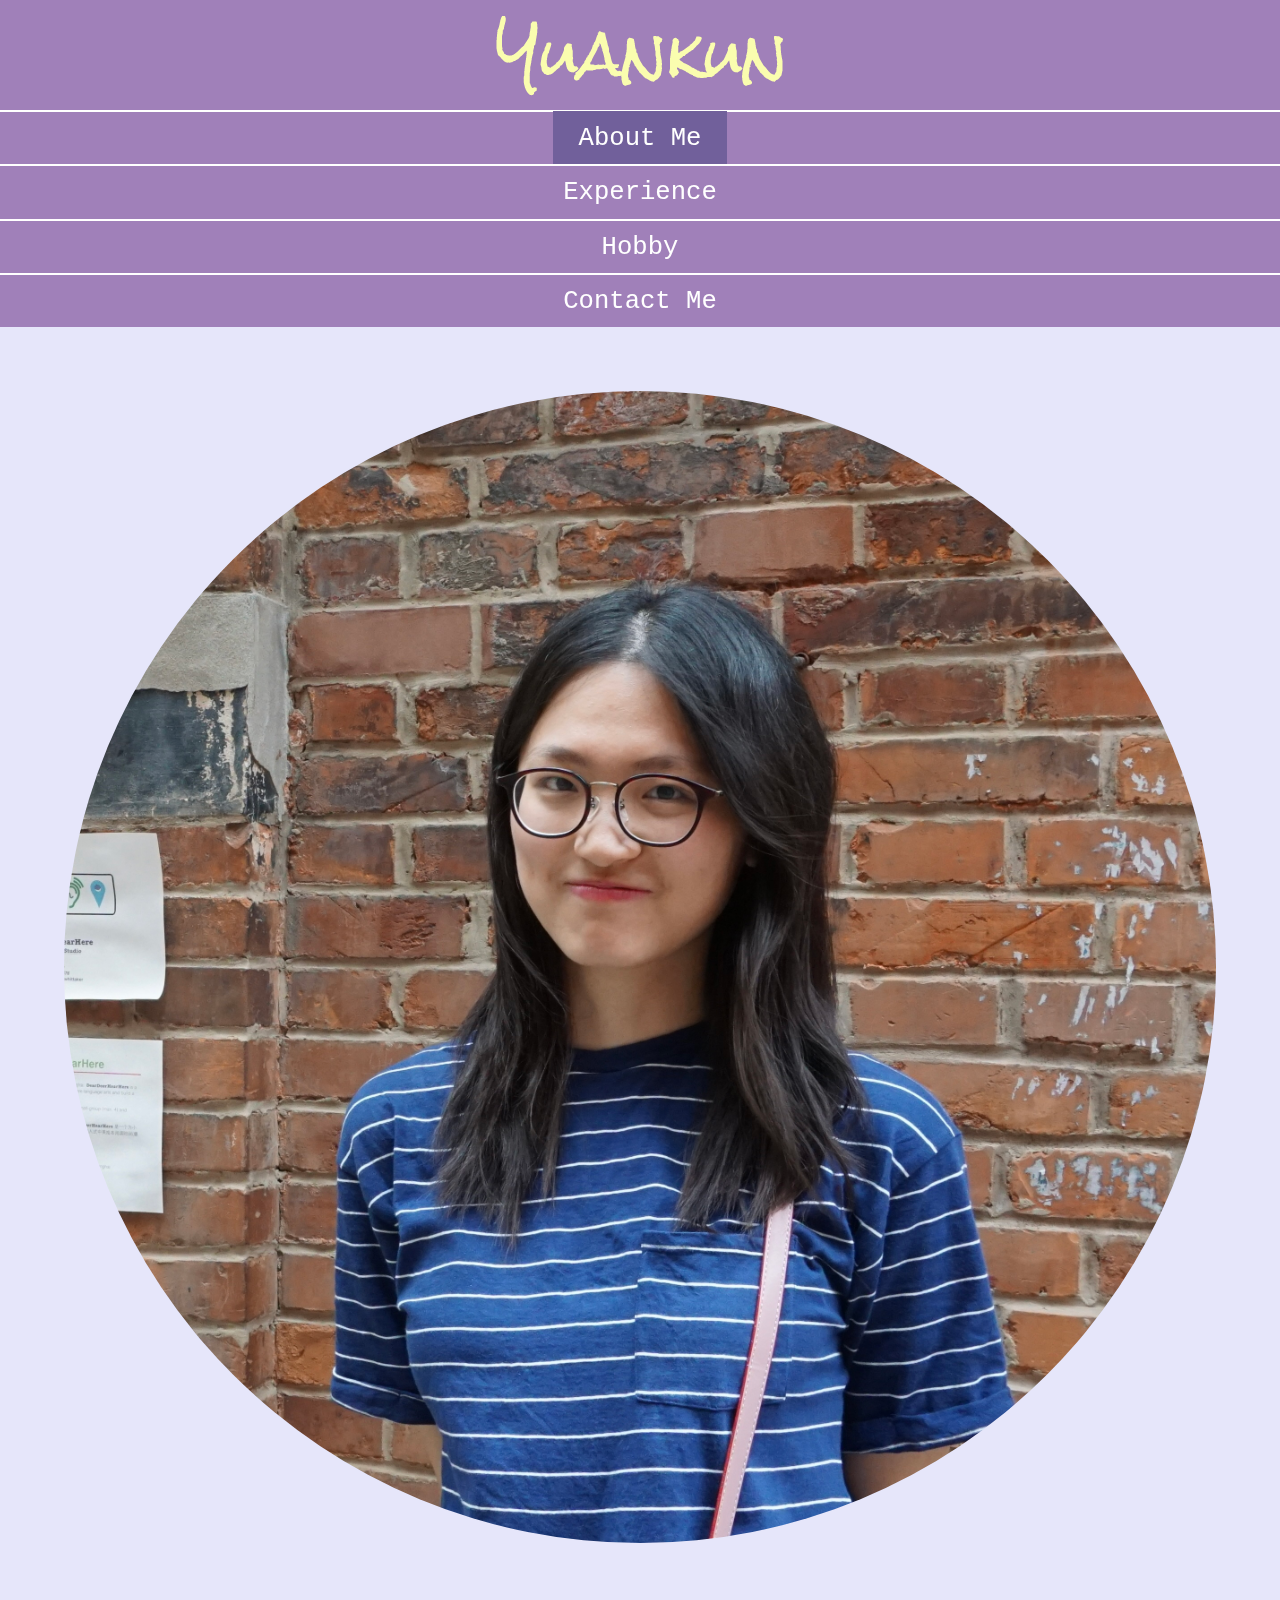
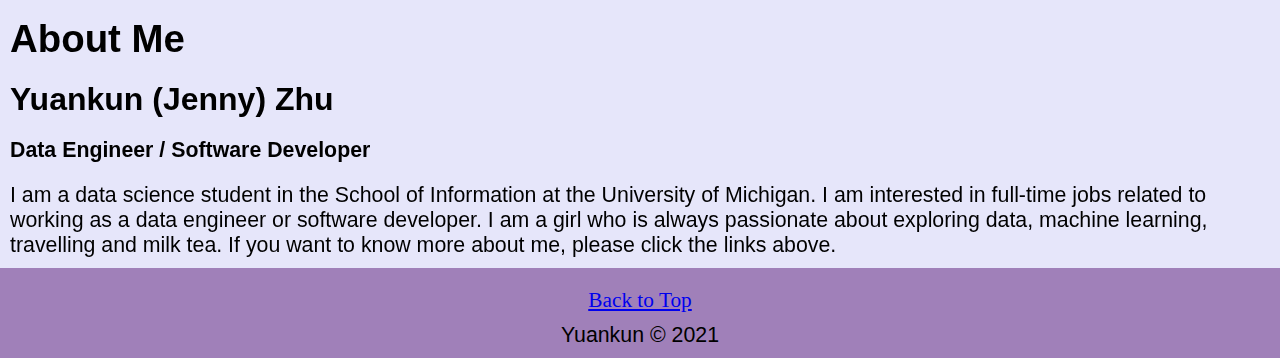
==== index.html @ 637f5f3f "Add files via upload" ====
<!DOCTYPE html>
<html lang="en">
<head>
	<meta charset="UTF-8">
	<meta name="viewport" content="width=device-width, initial-scale=1.0">
	<link rel="shortcut icon" type="image/png" href="imgs/logo_icon.png">
	<link rel="stylesheet" type="text/css" href="css/html5reset.css">
	<link rel="stylesheet" type="text/css" href="css/style.css">

	<title>About Me</title>
</head>

<body>
	<header>
		<!-- navigation bar-->
		<nav id="nav">
			<div class="logo">
				<img src="imgs/logo.png" alt="logo" id="logo">
			</div>
			<ul class="nav_links">
				<li><a class="active" href = "index.html">About Me</a></li>
				<li><a href = "experience.html">Experience</a></li>
				<li><a href = "hobby.html">Hobby</a></li>
				<li><a href = "contact.html">Contact Me</a></li>
			</ul>
		</nav>
	</header>

	<main class="container" id="main">
		<div class="allaboutme">
			<div class="profile">
				<img class="profile-picture" src="imgs/profile.jpg" alt="yuankun_profile" width="200">
			</div>
			<section class="aboutme">
				<h1>About Me</h1>
				<h2>Yuankun (Jenny) Zhu</h2>
				<h3>Data Engineer / Software Developer</h3>
			    <p>I am a data science student in the School of Information at the University of Michigan. I am interested in full-time jobs related to working as a data engineer or software developer. I am a girl who is always passionate about exploring data, machine learning, travelling and milk tea. If you want to know more about me, please click the links above. </p>
	        </section>	
		</div>
	</main>

	<footer>
		<a class="back" href="#nav">Back to Top</a>
		<p>Yuankun &copy; 2021</p>
	</footer>
</body>
</html>
---- css/style.css ----
header, footer{
	text-align: center;
	background-color: #a080b9;
	display: flex;
	flex-direction: column;
	justify-content: center;
	align-items: center;
}

body{
	margin: 0;
	padding: 0;
	font-size: 16pt; 
	font-family: "Raleway", sans-serif;
	/* background-image: url("../images/concrete_seamless.png"); */
}

/*navigation bar*/
.logo{
	margin: auto;
	padding: .4em;
	display: block;
}

.logo img{
	height: auto;
	max-width: 90%;
	display: block;
	margin-left: auto;
	margin-right: auto;
}

@-webkit-keyframes shake{
	10%, 90% {
		transform: translate3d(-2px, 0, 0);
	  }
	  
	  20%, 80% {
		transform: translate3d(4px, 0, 0);
	  }
	
	  30%, 50%, 70% {
		transform: translate3d(-8px, 0, 0);
	  }
	
	  40%, 60% {
		transform: translate3d(8px, 0, 0);
	  }
}

@keyframes shake{
	10%, 90% {
		transform: translate3d(-2px, 0, 0);
	  }
	  
	  20%, 80% {
		transform: translate3d(4px, 0, 0);
	  }
	
	  30%, 50%, 70% {
		transform: translate3d(-8px, 0, 0);
	  }
	
	  40%, 60% {
		transform: translate3d(8px, 0, 0);
	  }
}

.logo{
	-webkit-animation-duration: 5s;
	-webkit-animation-name: shake;
	animation-duration: 5s;
	animation-name: shake;
}

.nav_links{
	display: flex;
	flex-direction: column;
    justify-content: center;
    align-items: center;
}

nav{
	width: 100%;
}

nav ul{
	display: block;
	padding: 0;
	margin: 0;
	top: 0;
	position: -webkit-sticky; /* Safari */
	position: sticky;
	width: 100%;
}

nav ul li{
	padding: .5em;
	border-top: 2px solid white;
	line-height: 30px;
	width: 100%;
}

nav ul li a{
	text-decoration: none;
	color: white;
	font-size: 1.2em;
	font-family: 'Courier New', Courier, monospace;
	padding: .5em 1em;
	font-weight: lighter;
	width: 100%;
}

nav ul li a:hover{
	text-decoration: underline;
	transition: 0.8s;
	color: rebeccapurple;
	width: 100%;
}

.active{
	background-color: rgb(113, 96, 155);
	width: 100%;
}

/*Style the images*/
.profile-picture {
	border-radius: 50%;
	width: 90%;
	height: auto;
}

.profile{
	display: flex;
	justify-content: center;
	align-items: center;
	margin: 5% auto;
}

p, h1, h2, h3 {
    padding: 10px;
}

h1{
	display: inline-block;
	font-size: 1.8em; 
	font-weight: bold;
}

h2{
	font-size: 1.5em;
	font-weight: bold;
}

h3{
	font-weight: bold;
}

  /* My Experience Page */
.exp_container{
	display: grid;
	grid-template-columns: 1fr 5fr 1fr;
	grid-gap: 15px;
}

.opening{
	background-attachment: fixed;
	background-position: center; 
	background-color: darkblue;
    background-repeat: no-repeat;
    background-size: cover; 
    min-height: 400px;
    background-image: url("../imgs/background.jpg");
    grid-column: 1 / -1;
	grid-row: 1 / auto;
}

.edutitle{
	font-family: Bradley Hand, cursive;
	color: whitesmoke;
    font-weight: bold;
}
.opening p{
	align-self: center;
	justify-self: center;
	color: whitesmoke;
}

.middle{
	background-attachment: fixed;
	background-position: center;
	background-color: darkred; 
    background-repeat: no-repeat;
    background-size: cover; 
    min-height: 400px;
    background-image: url("../imgs/travel.JPG");
    grid-column: 1 / -1;
	grid-row: 3 / auto;
}

.middle p{
	padding: 30px;
    font-weight: bold;
    font-size: 50px;
    text-align: center;
    vertical-align: middle;
	font-family: Bradley Hand, cursive;
	color: whitesmoke;
}

.middle img{
	display: block;
	margin-left: auto;
	margin-right: auto;
	max-height: 150px;
}

.sjtu, .um{
	grid-column: 2 / span 1;
}

.sjtu-image, .um-image{
	grid-column: 1 / -1;
	/* height: 700px; */
}

.sjtu, .sjtu-image{
	grid-row: 2 / span 1;
}

.um, .um-image{
	grid-row: 4 / span 1;
}

.text{
	background-color: rgba(255, 255, 255, .75);
	border: 5px dotted #5c3d75;
	padding: 10px;
	align-self: center;
	justify-self: center;
	color: #5c3d75;
}

.sjtu-text h2{
	font-weight: bold;
	font-size: 30px;
	text-decoration: underline;
}

.um-text h2{
	font-weight: bold;
	font-size: 30px;
	text-decoration: underline;
}

  /* My Hobby Page */
.container{
	background-color: lavender;
	display: grid;	
	-webkit-grid-template-columns: 1fr;
	grid-template-columns: 1fr;
	grid-gap: 15px;
	/* margin: 10px 50px; */
}

.card-img:hover{
	transform: scale(1.05);
	-webkit-transform: scale(1.05);
	opacity: 0.6;
}

.contact-img:hover{
	transform: scale(1.05);
	-webkit-transform: scale(1.05);
	opacity: 0.6;
}

.card-img, .contact-img{
	transition: 0.4s;
	-webkit-transition: 0.4s;
}

div{
	position: relative;
	width: 100%;
}

.card-title{
	display: none;
	position: absolute;
	width: 100%;
	bottom: 5px;
	padding: 10px;
	background: rgba(255, 255, 255, 0.8);
}

div:hover .card-title{
	display: block;
	transform: scale(1.05)
}

#card0{
	-webkit-animation-duration: 5s;
	-webkit-animation-name: logo_wiggle;
	animation-duration: 5s;
	animation-name: logo_wiggle;
  }

  /* Contact Page */
.greeting{
	display: flex;
	flex-direction: column;
	justify-content: center;
	align-items: center;
}

.contacts{
	display: flex;
	flex-direction: row;
	justify-content: center;
	align-items: center;
}

.contacts p{
	font-weight: bold;
	font-family: Bradley Hand, cursive;
}

.back{
	display: flex;
	justify-content: center;
	align-items: center;
	padding-top: 20px;
	font-family: Bradley Hand, cursive;
}
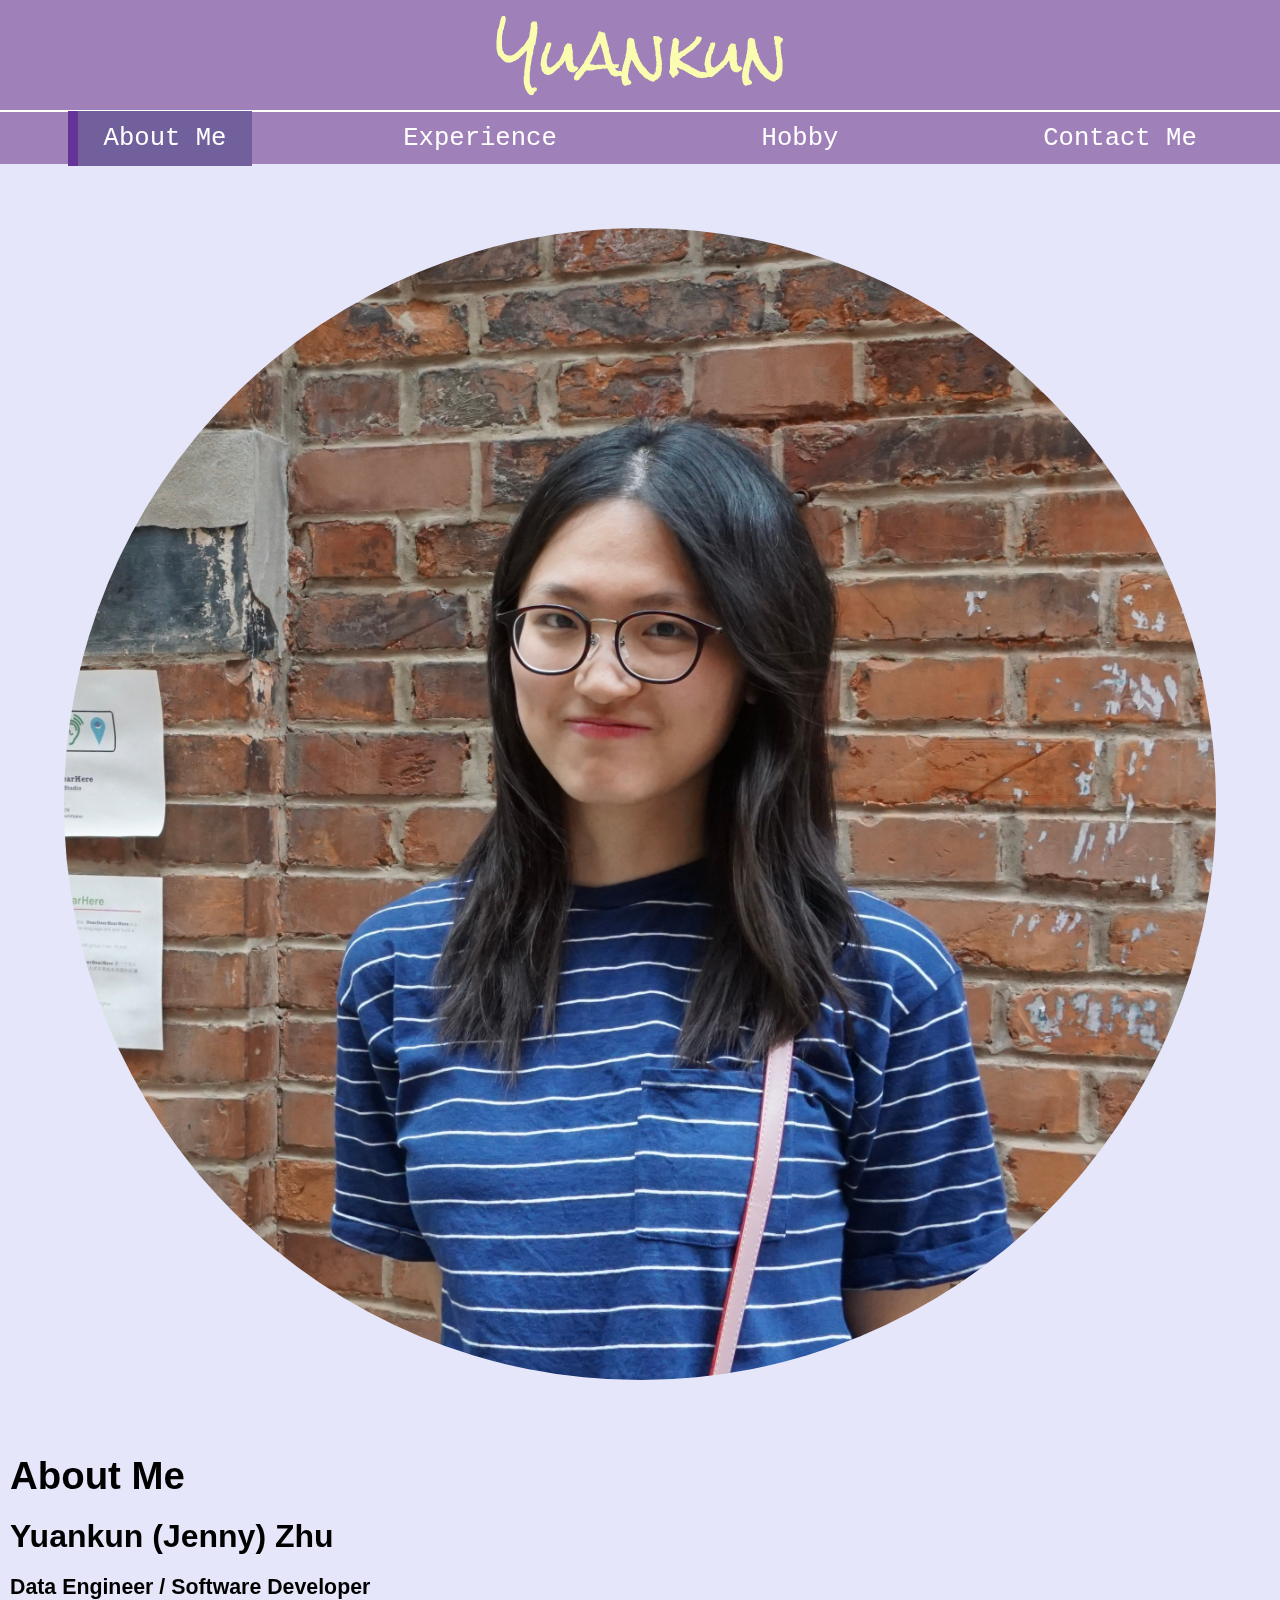
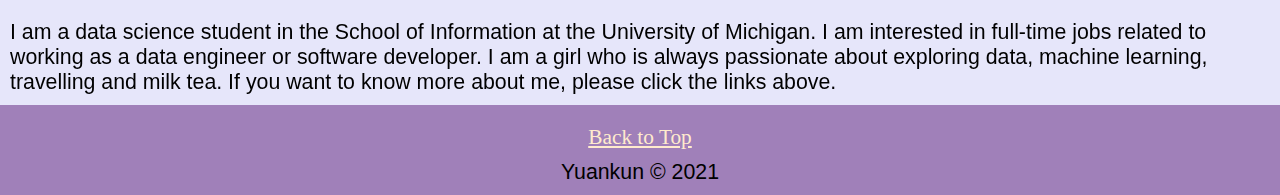
==== commit 6ab01d07: "Update index.html" ====
--- a/index.html
+++ b/index.html
@@ -11,6 +11,7 @@
 </head>
 
 <body>
+    <a class="skip" href="#main">Skip to Content</a>
 	<header>
 		<!-- navigation bar-->
 		<nav id="nav">
@@ -26,7 +27,7 @@
 		</nav>
 	</header>
 
-	<main class="container" id="main">
+	<main class="aboutme_container" id="main">
 		<div class="allaboutme">
 			<div class="profile">
 				<img class="profile-picture" src="imgs/profile.jpg" alt="yuankun_profile" width="200">
--- a/css/style.css
+++ b/css/style.css
@@ -121,6 +121,8 @@
 .active{
 	background-color: rgb(113, 96, 155);
 	width: 100%;
+	border-left: 10px solid rebeccapurple;
+	/* border-right: 10px solid white; */
 }
 
 /*Style the images*/
@@ -193,7 +195,7 @@
     background-repeat: no-repeat;
     background-size: cover; 
     min-height: 400px;
-    background-image: url("../imgs/travel.JPG");
+    background-image: url("../imgs/travel.jpg");
     grid-column: 1 / -1;
 	grid-row: 3 / auto;
 }
@@ -254,7 +256,7 @@
 }
 
   /* My Hobby Page */
-.container{
+.aboutme_container{
 	background-color: lavender;
 	display: grid;	
 	-webkit-grid-template-columns: 1fr;
@@ -332,4 +334,73 @@
 	align-items: center;
 	padding-top: 20px;
 	font-family: Bradley Hand, cursive;
-}+	color: blanchedalmond;
+}
+
+a.skip{
+	background: white;
+	left: 0;
+	padding: 6px;
+	position: absolute;
+	top: -40px;
+	-webkit-transition: top 1s ease-out;
+	transition: top 1s ease-out;
+	z-index: 1;
+  }
+  
+  a.skip:focus{
+	top: 20px;
+	color: black;
+	text-decoration-style: solid;
+  }
+
+@media screen and (min-width: 680px) {
+	.mobile_only{
+		display: none;
+	}
+
+	header{
+		flex-direction: column;
+		justify-content: space-between;
+	}
+
+	.nav_links{
+		flex-direction: row;
+		justify-content: space-between;
+	}
+
+    .aboutme{
+		display: flex;
+		flex-direction: column;	
+	}
+
+	.play_the_piano, .travel, .photograph{
+		display: grid;
+		grid-template-columns: 1fr 1fr;
+		grid-gap: 30px;
+		padding: 10px 10pc 50px 10px;
+		justify-content: center;
+	}
+
+	.card0{
+		grid-column: 1 / span 2;
+		grid-row: 1 / span 1;
+	}
+
+	.card4{
+		grid-column: 1 / span 2;
+		grid-row: 1 / span 1;
+	}
+
+	.card9{
+		grid-column: 1 / span 2;
+		grid-row: 1 / span 1;
+	}
+
+	.contacts{
+		display: flex;
+		flex-direction: row;
+		justify-content: space-around;
+	}
+}
+
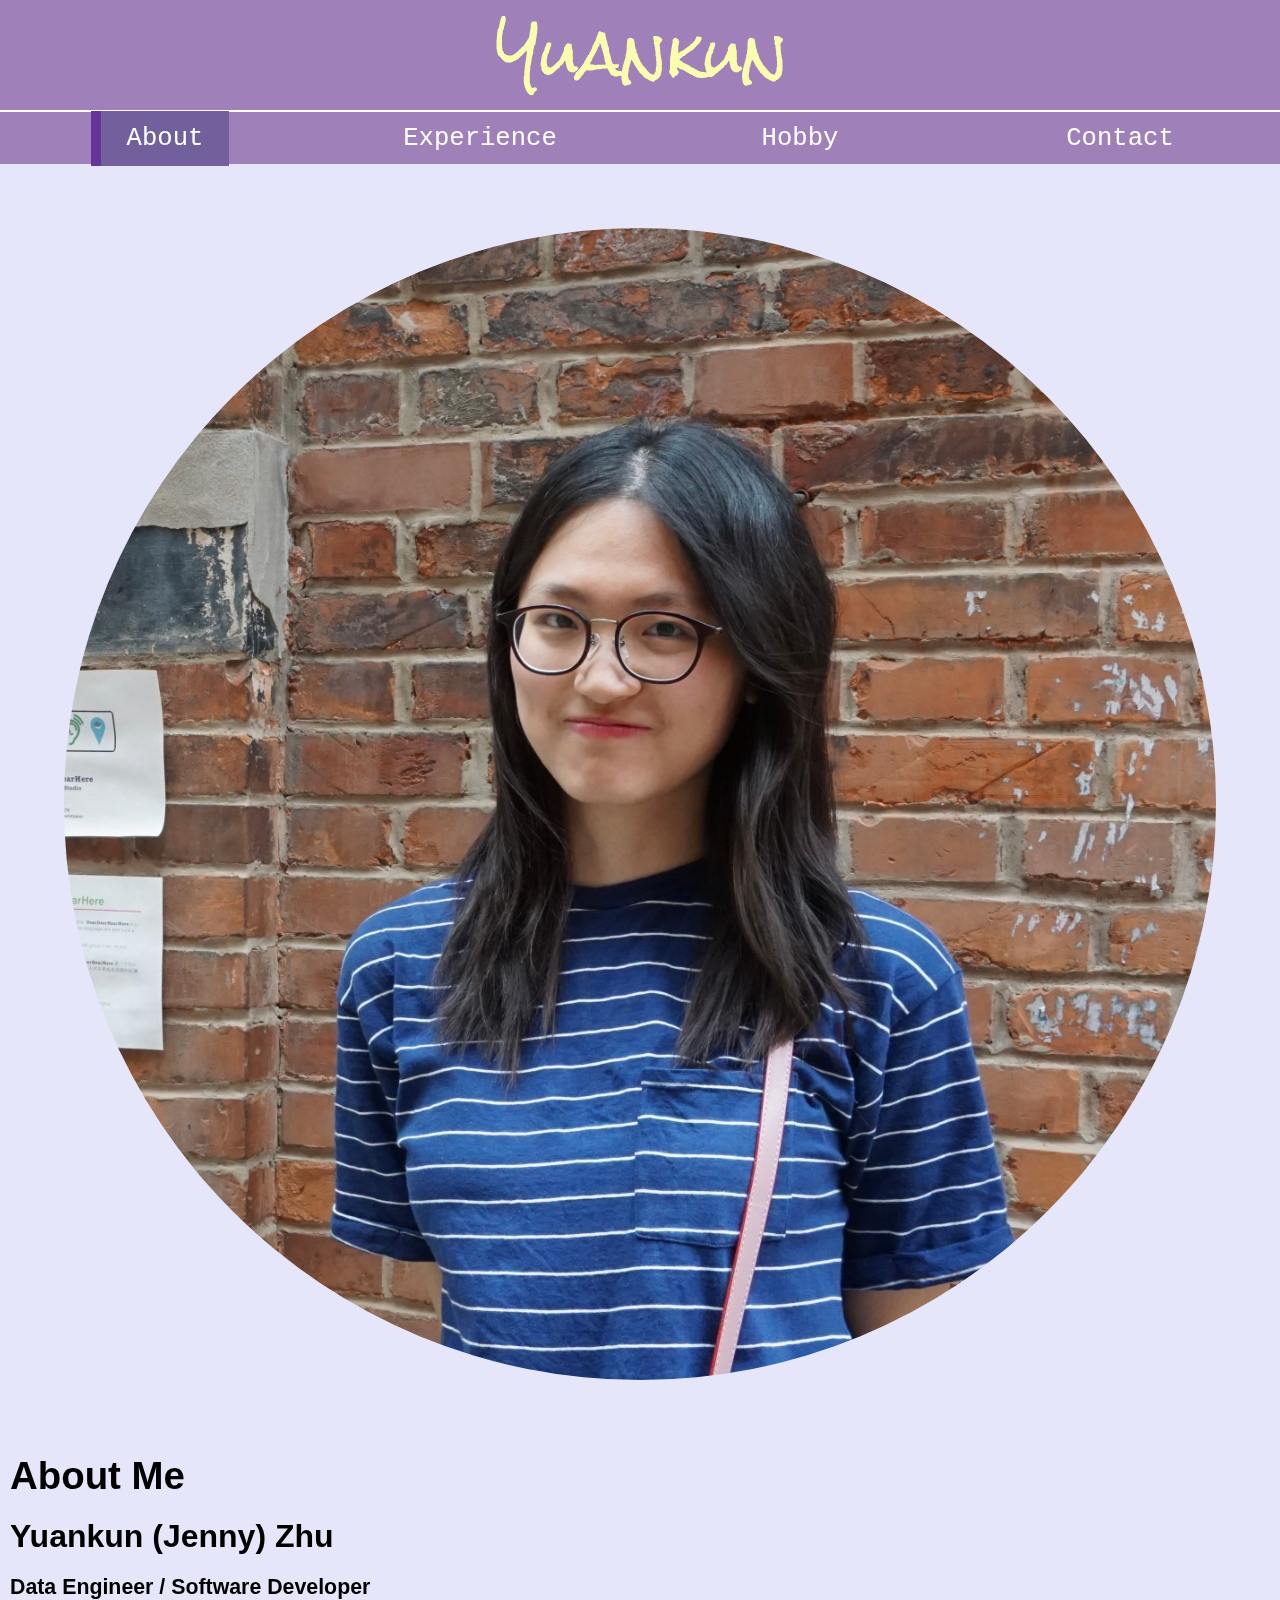
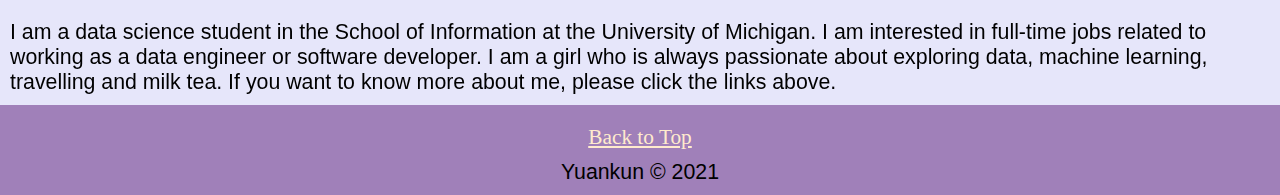
==== commit 7c7ae532: "Update index.html" ====
--- a/index.html
+++ b/index.html
@@ -19,10 +19,10 @@
 				<img src="imgs/logo.png" alt="logo" id="logo">
 			</div>
 			<ul class="nav_links">
-				<li><a class="active" href = "index.html">About Me</a></li>
+				<li><a class="active" href = "index.html">About</a></li>
 				<li><a href = "experience.html">Experience</a></li>
 				<li><a href = "hobby.html">Hobby</a></li>
-				<li><a href = "contact.html">Contact Me</a></li>
+				<li><a href = "contact.html">Contact</a></li>
 			</ul>
 		</nav>
 	</header>
--- a/css/style.css
+++ b/css/style.css
@@ -265,6 +265,10 @@
 	/* margin: 10px 50px; */
 }
 
+.hobby_container{
+	background-color: lavender;
+}
+
 .card-img:hover{
 	transform: scale(1.05);
 	-webkit-transform: scale(1.05);
@@ -354,6 +358,68 @@
 	text-decoration-style: solid;
   }
 
+  /* Contact Page */
+form{
+	margin: 10px 100px;
+	padding-top: 30px;
+	padding-bottom: 50px;
+}
+
+legend{
+	font-size: 125%;
+	font-weight: bold;
+	text-transform: uppercase;
+	text-align: center;
+}
+
+label{
+	display: inline-block;
+	margin-right:10px;
+  }
+  
+  input {
+	width: 100%;
+	padding: 12px 20px;
+	margin: 8px 0;
+	display: inline-block;
+	border: 2px solid #ccc;
+	box-sizing: border-box;
+  }
+  
+  textarea{
+	width: 100%;
+	height: 35vh;
+	padding: 12px 20px;
+	margin: 8px 0;
+	display: inline-block;
+	border: 2px solid #ccc;
+	box-sizing: border-box;
+  }
+  
+  
+  input[type=radio]{
+	  display:inline;
+	  margin-left: 50px;
+  }
+  
+  input[type=submit] {
+	background-color: #623dca;
+	color: white;
+	padding: 15x 20px;
+	margin: 8px 0;
+	border: none;
+	border-radius: 4px;
+	cursor: pointer;
+	width: 100%;
+  }
+  
+  input[type=submit]:hover {
+	opacity: 0.8;
+  }
+
+
+
+
 @media screen and (min-width: 680px) {
 	.mobile_only{
 		display: none;
@@ -372,13 +438,17 @@
     .aboutme{
 		display: flex;
 		flex-direction: column;	
+	}
+
+	.hobby_container{
+	    padding: 10px 80px 50px 80px;
 	}
 
 	.play_the_piano, .travel, .photograph{
 		display: grid;
 		grid-template-columns: 1fr 1fr;
 		grid-gap: 30px;
-		padding: 10px 10pc 50px 10px;
+		padding: 10px 10px 50px 10px;
 		justify-content: center;
 	}
 
@@ -404,3 +474,27 @@
 	}
 }
 
+@media screen and (min-width: 1470px) {
+	.mobile_only{
+		display: none;
+	}
+
+	header{
+		flex-direction: row;
+		justify-content: space-between;
+	}
+
+	.nav_links{
+		flex-direction: row;
+		justify-content: space-between;
+	}
+
+	
+	
+}
+
+@media (prefers-reduced-motion: reduce){
+	#logo{
+		animation: none;
+	}
+}
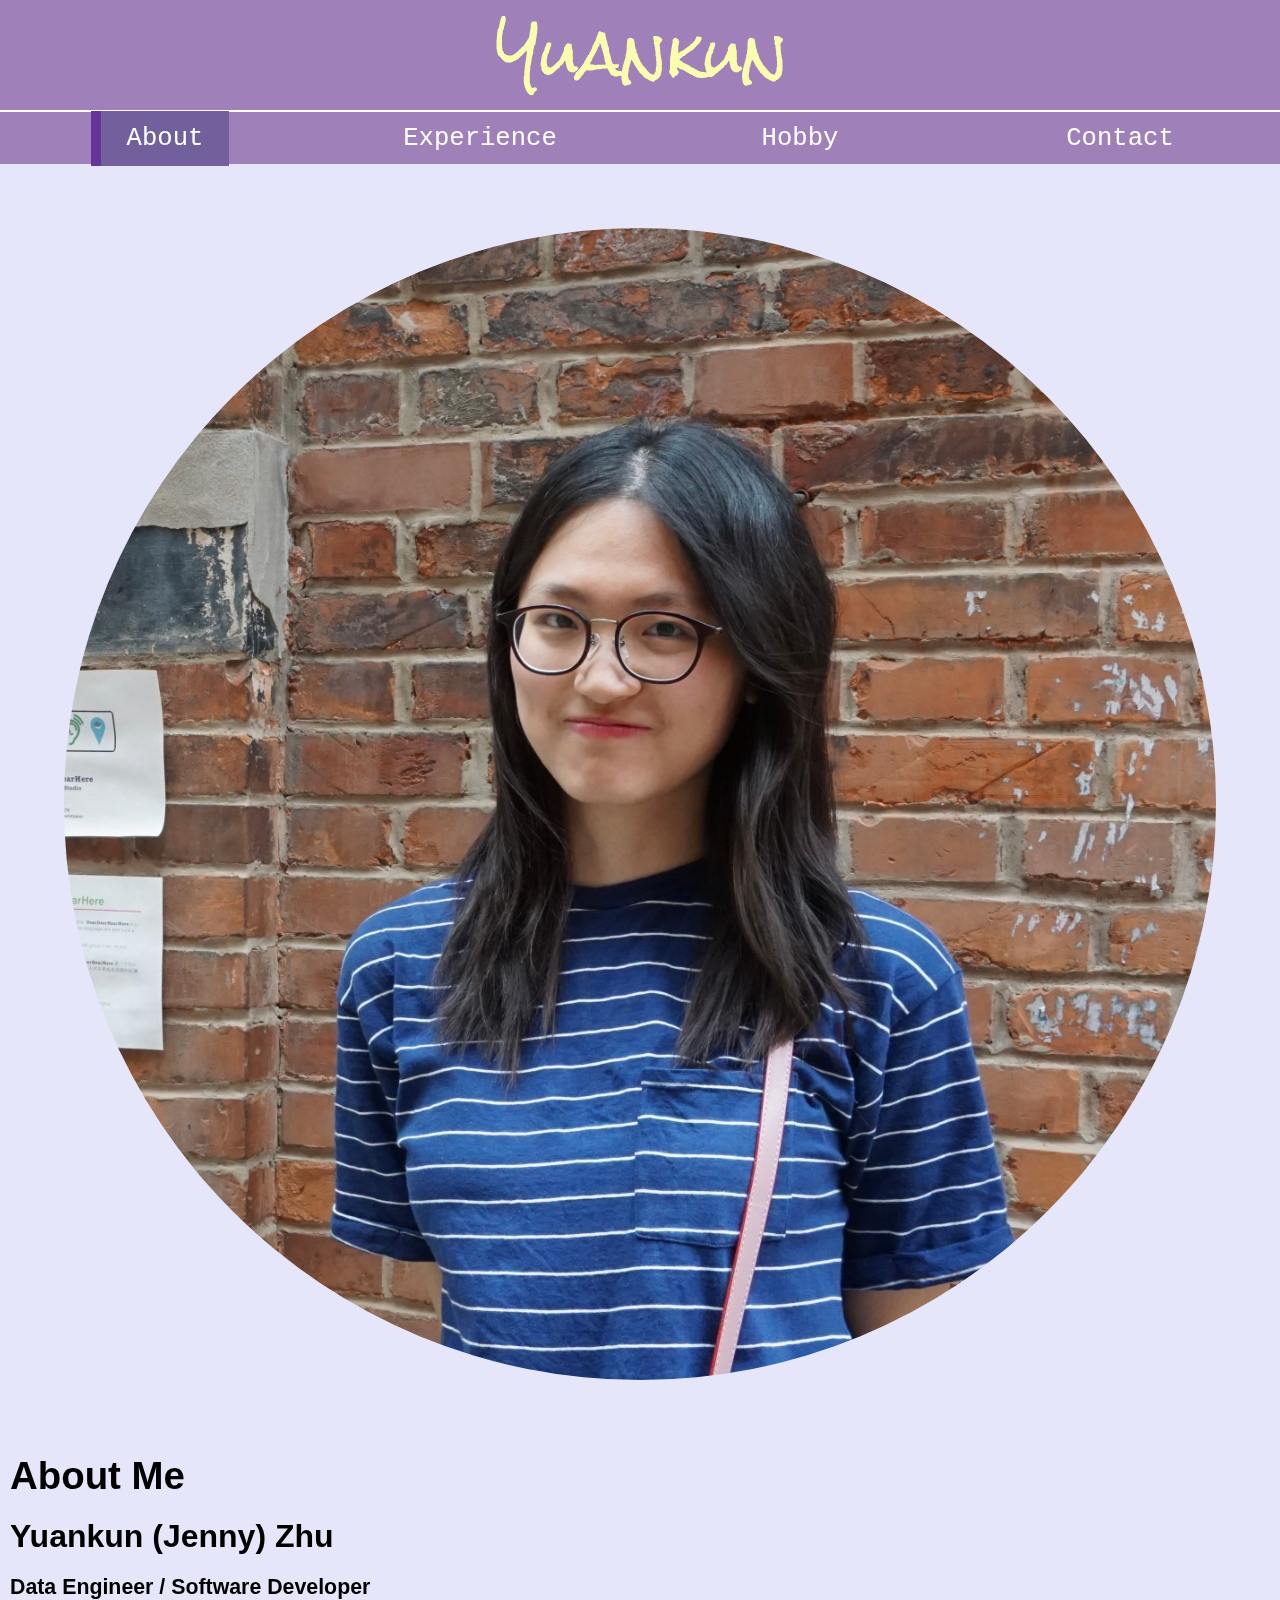
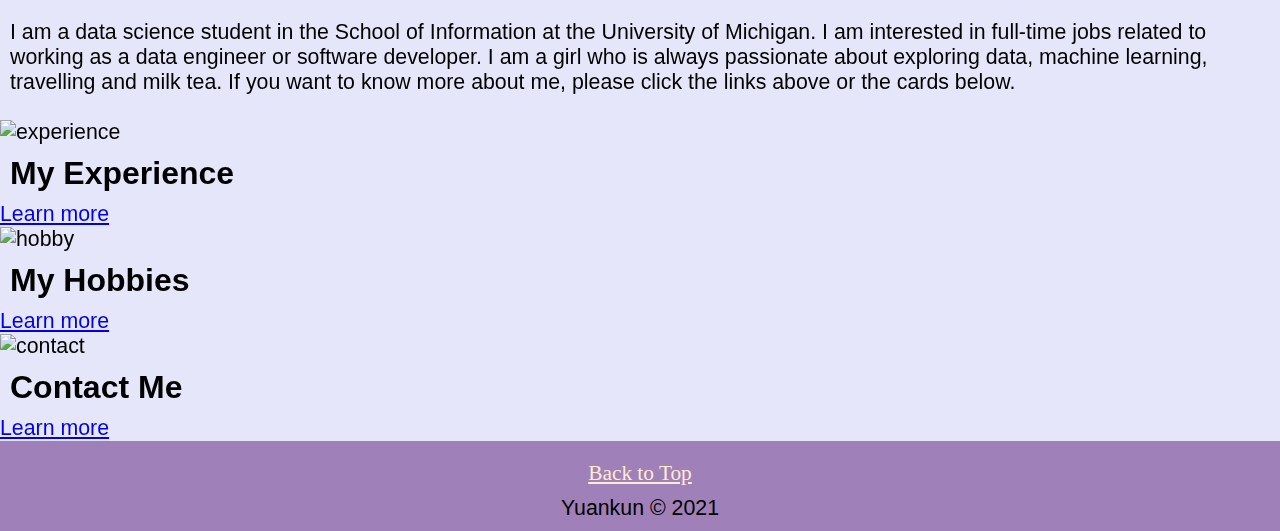
==== commit 1fbdd0f5: "Update index.html" ====
--- a/index.html
+++ b/index.html
@@ -36,9 +36,45 @@
 				<h1>About Me</h1>
 				<h2>Yuankun (Jenny) Zhu</h2>
 				<h3>Data Engineer / Software Developer</h3>
-			    <p>I am a data science student in the School of Information at the University of Michigan. I am interested in full-time jobs related to working as a data engineer or software developer. I am a girl who is always passionate about exploring data, machine learning, travelling and milk tea. If you want to know more about me, please click the links above. </p>
+			    <p>I am a data science student in the School of Information at the University of Michigan. I am interested in full-time jobs related to working as a data engineer or software developer. I am a girl who is always passionate about exploring data, machine learning, travelling and milk tea. If you want to know more about me, please click the links above or the cards below. </p>
 	        </section>	
 		</div>
+
+			<div class="cards_container">
+				<div class="flip_cards">
+					<div class="flip_card">
+						<div class="front_card">
+								<img src="imgs/exp.jpg" alt="experience">
+						</div>
+						<div class="back_card">
+							<h2>My Experience</h2>
+							<a class='learn_more' href="experience.html" aria-label="Learn more about my experience.">Learn more</a>
+						</div>
+					</div>
+				</div>
+				<div class="flip_cards">
+					<div class="flip_card">
+						<div class="front_card">
+							<img src="imgs/hob.jpg" alt="hobby">
+						</div>
+						<div class="back_card">
+							<h2>My Hobbies</h2>
+							<a class='learn_more' href="hobby.html" aria-label="Learn more about my hobbies.">Learn more</a>
+						</div>
+					</div>
+				</div>
+				<div class="flip_cards">
+					<div class="flip_card">
+						<div class="front_card">
+							<img src="imgs/cont.jpg" alt="contact">
+						</div>
+						<div class="back_card">
+							<h2>Contact Me</h2>
+							<a class='learn_more' href="contact.html" aria-label="Learn more about how to contact me.">Learn more</a>
+						</div>
+					</div>
+				</div>
+			</div>	
 	</main>
 
 	<footer>
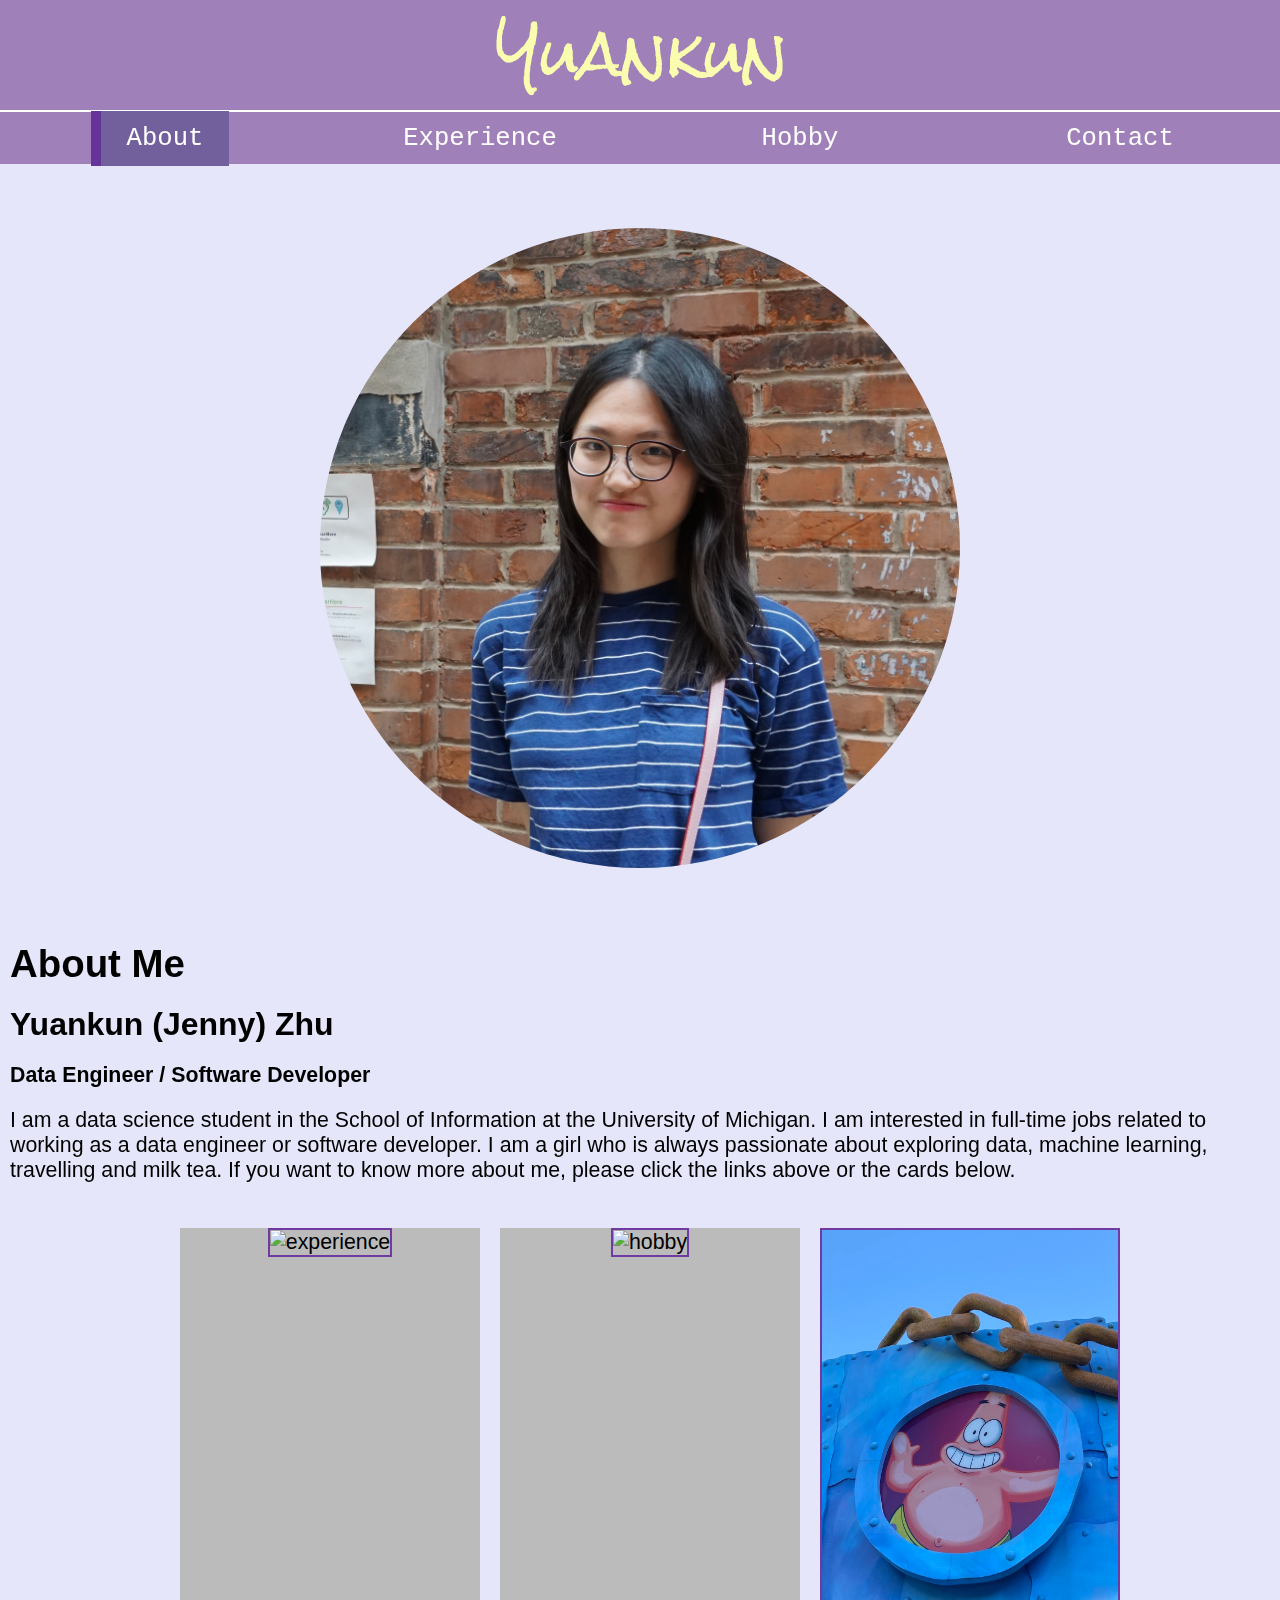
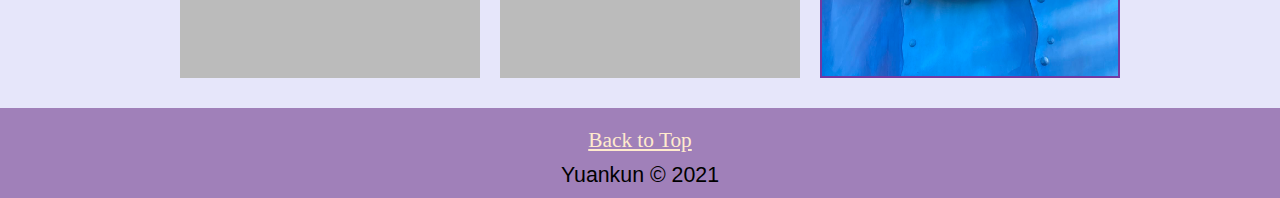
==== commit 7b8edef0: "Update index.html" ====
--- a/index.html
+++ b/index.html
@@ -1,6 +1,15 @@
 <!DOCTYPE html>
 <html lang="en">
 <head>
+	<!-- Global site tag (gtag.js) - Google Analytics -->
+	<script async src="https://www.googletagmanager.com/gtag/js?id=G-FN4SBQ786Y"></script>
+	<script>
+  	  window.dataLayer = window.dataLayer || [];
+  	  function gtag(){dataLayer.push(arguments);}
+  	  gtag('js', new Date());
+
+  	  gtag('config', 'G-FN4SBQ786Y');
+	</script>
 	<meta charset="UTF-8">
 	<meta name="viewport" content="width=device-width, initial-scale=1.0">
 	<link rel="shortcut icon" type="image/png" href="imgs/logo_icon.png">
--- a/css/style.css
+++ b/css/style.css
@@ -1,3 +1,7 @@
+html{
+	scroll-behavior: smooth;
+}
+
 header, footer{
 	text-align: center;
 	background-color: #a080b9;
@@ -125,10 +129,10 @@
 	/* border-right: 10px solid white; */
 }
 
-/*Style the images*/
+/*Index Page*/
 .profile-picture {
 	border-radius: 50%;
-	width: 90%;
+	width: 50%;
 	height: auto;
 }
 
@@ -156,6 +160,93 @@
 
 h3{
 	font-weight: bold;
+}
+
+.cards_container{
+	display:flex;
+	flex-direction: column;
+	justify-content: center;
+	align-items: center;
+}
+
+.flip_cards, .flip_card{
+	width: 300px;
+	height: 450px;
+	margin: 10px;
+}
+  
+.flip_card{
+	position: relative;
+	transition: transform 0.8s;
+	-webkit-transition: transform 0.8s;
+	transform-style: preserve-3d;
+	-webkit-transform-style: preserve-3d;
+	text-align: center;
+}
+
+.flip_cards:hover .flip_card {
+	transform: rotateY(180deg);
+	-webkit-transform: rotateY(180deg);
+}
+
+.front_card{
+	background-color: #bbb;
+	color: black;
+}
+
+.front_card img{
+	width: 300px;
+	height: 450px;
+	border: 2px solid #713aa3;
+}
+
+.back_card{
+	background-color: rgb(113, 96, 155);
+	display: flex;
+	flex-direction: column;
+	justify-content: center;
+	align-items: center;
+	transform: rotateY(180deg);
+	-webkit-transform: rotateY(180deg);
+}
+
+.back_card h2{
+	color: white;
+	font-size: 30px;
+	margin: 30px;
+	font-family: Bradley Hand, cursive;
+}
+
+.front_card, .back_card{
+	position: absolute;
+	width: 300px;
+	height: 450px;
+	backface-visibility: hidden;
+	-webkit-backface-visibility: hidden;
+}
+
+.flip_cards:hover .flip_card,
+.flip_cards:focus-within .flip_card,
+.flip_cards:active .flip_card,
+.flip_cards:focus .flip_card{
+  transform: rotateY(180deg);
+  -webkit-transform: rotateY(180deg);
+}
+
+.learn_more{
+	color:white;
+	background-color: rgb(60, 16, 131);
+	padding: 10px;
+	text-decoration: none;
+}
+
+.learn_more:hover{
+	text-decoration: underline;
+}
+
+.learn_more:active{
+	border: double #ebec86;
+	text-decoration: underline;
 }
 
   /* My Experience Page */
@@ -163,16 +254,19 @@
 	display: grid;
 	grid-template-columns: 1fr 5fr 1fr;
 	grid-gap: 15px;
-}
-
-.opening{
+	background-color: lavender;
+}
+
+.parallax_1{
+	background-image: url("../imgs/background.jpg");
+	min-height: 400px;
+
+	/* Create the parallax scrolling effect. */
 	background-attachment: fixed;
-	background-position: center; 
-	background-color: darkblue;
+	background-position: center;
     background-repeat: no-repeat;
     background-size: cover; 
-    min-height: 400px;
-    background-image: url("../imgs/background.jpg");
+    
     grid-column: 1 / -1;
 	grid-row: 1 / auto;
 }
@@ -182,25 +276,27 @@
 	color: whitesmoke;
     font-weight: bold;
 }
-.opening p{
+.parallax_1 p{
 	align-self: center;
 	justify-self: center;
 	color: whitesmoke;
 }
 
-.middle{
+.parallax_2{
+	background-image: url("../imgs/travel.jpg");
+	min-height: 400px;
+
+	/* Create the parallax scrolling effect. */
 	background-attachment: fixed;
 	background-position: center;
-	background-color: darkred; 
     background-repeat: no-repeat;
-    background-size: cover; 
-    min-height: 400px;
-    background-image: url("../imgs/travel.jpg");
+	background-size: cover;
+
     grid-column: 1 / -1;
 	grid-row: 3 / auto;
 }
 
-.middle p{
+.parallax_2 p{
 	padding: 30px;
     font-weight: bold;
     font-size: 50px;
@@ -210,7 +306,7 @@
 	color: whitesmoke;
 }
 
-.middle img{
+.parallax_2 img{
 	display: block;
 	margin-left: auto;
 	margin-right: auto;
@@ -320,9 +416,28 @@
 	align-items: center;
 }
 
+.contact_title{
+	display: flex;
+	font-family: Bradley Hand, cursive;
+	font-weight: bold;
+	justify-content: center;
+	align-items: center;
+}
+
+.email, .linkedin, .github{
+	display: flex;
+	flex-direction: column;
+	justify-content: center;
+	align-items: center;
+	margin-top: 20px;
+	margin-left: 50px;
+	margin-right: 50px;
+	position: relative;
+}
+
 .contacts{
 	display: flex;
-	flex-direction: row;
+	flex-direction: column;
 	justify-content: center;
 	align-items: center;
 }
@@ -435,6 +550,14 @@
 		justify-content: space-between;
 	}
 
+	.cards_container{
+		display: flex;
+		flex-direction: row;
+		justify-content: center;
+		align-items: center;
+		margin-bottom: 30px;
+	}
+
     .aboutme{
 		display: flex;
 		flex-direction: column;	
@@ -494,7 +617,21 @@
 }
 
 @media (prefers-reduced-motion: reduce){
+	html{
+		scroll-behavior: auto;
+	}
+
 	#logo{
 		animation: none;
 	}
-}
+
+	.flip_cards .flip_card{
+		transform: rotateY(180deg);
+		-webkit-transform: rotateY(180deg);
+	}
+
+	.parallax_1, .parallax_2{
+		background-attachment: initial;
+		background-size: contain;
+	}
+}
